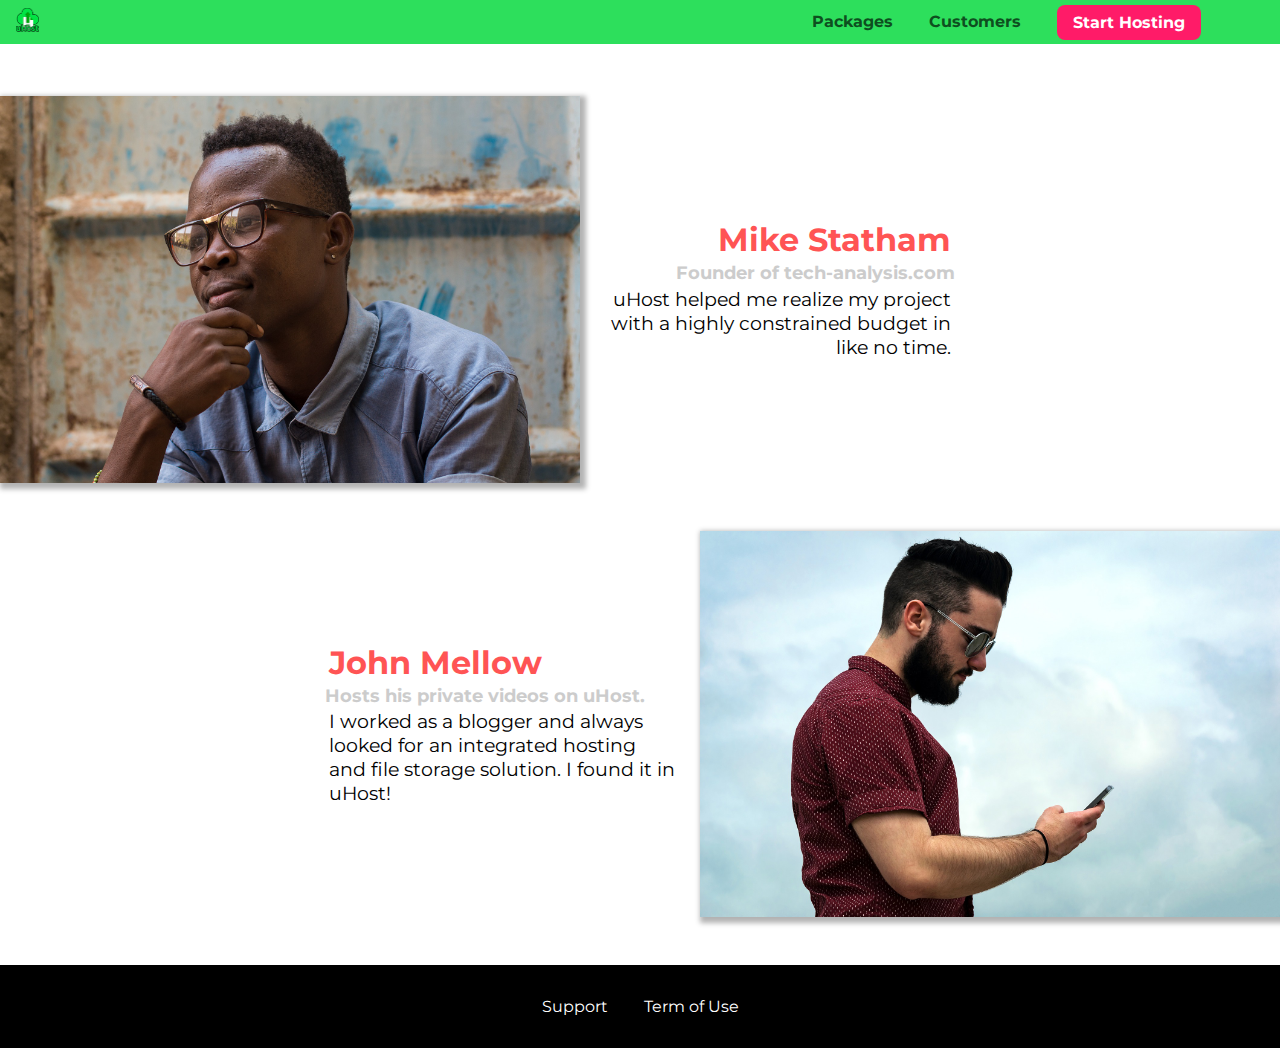
==== customers/index.html @ b965a1f8 "units and background" ====
<!DOCTYPE html>
<html lang="en">
  <head>
    <meta charset="UTF-8" />
    <meta name="viewport" content="width=device-width, initial-scale=1.0" />
    <meta http-equiv="X-UA-Compatible" content="ie=edge" />
    <title>uHost Customers</title>
    <link rel="shortcut icon" href="../images/favicon.png" />
    <link
      href="https://fonts.googleapis.com/css?family=Anton|Montserrat:400,700"
      rel="stylesheet"
    />
    <link rel="stylesheet" href="../shared.css" />
    <link rel="stylesheet" href="customers.css" />
  </head>

  <body>
    <header class="main-header">
      <div>
        <a href="../index.html" class="main-header__brand">
          <img
            src="../images/uhost-icon.png"
            alt="uhost is best hosting site"
          />
        </a>
      </div>
      <nav class="main-nav">
        <ul class="main-nav__items">
          <li class="main-nav__item">
            <a href="../packages/index.html">Packages</a>
          </li>
          <li class="main-nav__item">
            <a href="index.html">Customers</a>
          </li>
          <li class="main-nav__item main-nav__item--cta">
            <a href="start-hosting/index.html">Start Hosting</a>
          </li>
        </ul>
      </nav>
    </header>
    <main>
      <div>
        <div class="testimonial" id="customer-1">
          <div class="testimonial__image-container">
            <img
              src="../images/customer-1.jpg"
              alt="Mike Statham - Customer"
              class="testimonial__image"
            />
          </div>
          <div class="testimonial__info">
            <h1 class="testimonial__name">Mike Statham</h1>
            <h2 class="testimonial__subtitle">
              Founder of
              <a href="tech-analysis.com">tech-analysis.com</a>
            </h2>
            <p class="testimonial__text">
              uHost helped me realize my project with a highly constrained
              budget in like no time.
            </p>
          </div>
        </div>
        <div class="testimonial" id="customer-2">
          <div class="testimonial__info">
            <h1 class="testimonial__name">John Mellow</h1>
            <h2 class="testimonial__subtitle">
              Hosts his private videos on uHost.
            </h2>
            <p class="testimonial__text">
              I worked as a blogger and always looked for an integrated hosting
              and file storage solution. I found it in uHost!
            </p>
          </div>
          <div class="testimonial__image-container">
            <img
              src="../images/customer-2.jpg"
              alt="John Mellow - Customer"
              class="testimonial__image"
            />
          </div>
        </div>
      </div>
    </main>
    <footer class="main-footer">
      <nav>
        <ul class="main-footer__links">
          <li class="main-footer__link">
            <a href="#">Support</a>
          </li>
          <li class="main-footer__link">
            <a href="#">Term of Use</a>
          </li>
        </ul>
      </nav>
    </footer>
  </body>
</html>
---- shared.css ----
* {
  box-sizing: border-box;
}

body {
  font-family: 'Montserrat', sans-serif;
  margin: 0;
}

.backdrop {
  position: fixed;
  display: none;
  top: 0;
  left: 0;
  z-index: 100;
  width: 100vw;
  height: 100vh;
  background: rgba(0, 0, 0, 0.5);
}

.main-header {
  width: 100%;
  position: fixed;
  top: 0;
  left: 0;
  background: #2ddf5c;
  padding: 0.5rem 1rem;
  z-index: 1;
}

.main-header > div {
  display: inline-block;
  vertical-align: middle;
}

.main-header__brand {
  color: #0e4f1f;
  text-decoration: none;
  font-weight: bold;
  font-size: 1.5rem;
  height: 1.5rem;
  /* width: 20px; */
  display: inline-block;
}

.main-header__brand img {
  height: 100%;
  /* width: 100%; */
}

.main-nav {
  display: inline-block;
  text-align: right;
  width: calc(100% - 74px);
  vertical-align: middle;
}

.main-nav__items {
  margin: 0;
  padding: 0;
  list-style: none;
}

.main-nav__item {
  display: inline-block;
  margin: 0 1rem;
}

.main-nav__item a {
  text-decoration: none;
  color: #0e4f1f;
  font-weight: bold;
  padding: 0.2rem 0;
}

.main-nav__item a:hover,
.main-nav__item a:active {
  color: white;
  border-bottom: 5px solid white;
}

.main-nav__item--cta a {
  color: white;
  background: #ff1b68;
  padding: 0.5rem 1rem;
  border-radius: 8px;
}

.main-nav__item--cta a:hover,
.main-nav__item--cta a:active {
  color: #ff1b68;
  background: white;
  border: none;
}

.main-footer {
  background: black;
  padding: 2rem;
  margin-top: 3rem;
}

.main-footer__links {
  list-style: none;
  margin: 0;
  padding: 0;
  text-align: center;
}

.main-footer__link {
  display: inline-block;
  margin: 0 1rem;
}

.main-footer__link a {
  color: white;
  text-decoration: none;
}

.main-footer__link a:hover,
.main-footer__link a:active {
  color: #ccc;
}

.button {
  background: #0e4f1f;
  color: white;
  font: inherit;
  border: 1.5px solid #0e4f1f;
  padding: 0.5rem;
  border-radius: 8px;
  font-weight: bold;
  cursor: pointer;
}

.button:hover,
.button:active {
  background: white;
  color: #0e4f1f;
}

.button:focus {
  outline: none;
}
---- customers/customers.css ----
.testimonial {
  font-size: 1.2rem;
  margin: 3rem 0;
}

.testimonial__list {
  width: 80%;
  margin: auto;
}

.testimonial:first-of-type {
  margin-top: 6rem;
}

.testimonial__image-container {
  width: 65%;
  max-width: 580px;
  display: inline-block;
  vertical-align: middle;
  box-shadow: 3px 3px 5px 3px rgba(0, 0, 0, 0.3);
}

.testimonial__image {
  width: 100%;
  vertical-align: top;
}

.testimonial__info {
  text-align: right;
  padding: 0.9rem;
  display: inline-block;
  vertical-align: middle;
  width: 30%;
}

#customer-2.testimonial {
  text-align: right;
}

#customer-2 .testimonial__info {
  text-align: left;
}

.testimonial__name {
  margin: 0.2rem;
  color: #ff5454;
  font-size: 2rem;
}

.testimonial__subtitle {
  margin: 0;
  font-size: 1.1rem;
  color: #ccc;
}

.testimonial__subtitle a {
  color: inherit;
  text-decoration: none;
}

.testimonial__subtitle a:hover,
.testimonial__subtitle a:active {
  color: #7a7a7a;
}

.testimonial__text {
  margin: 0.2rem;
}
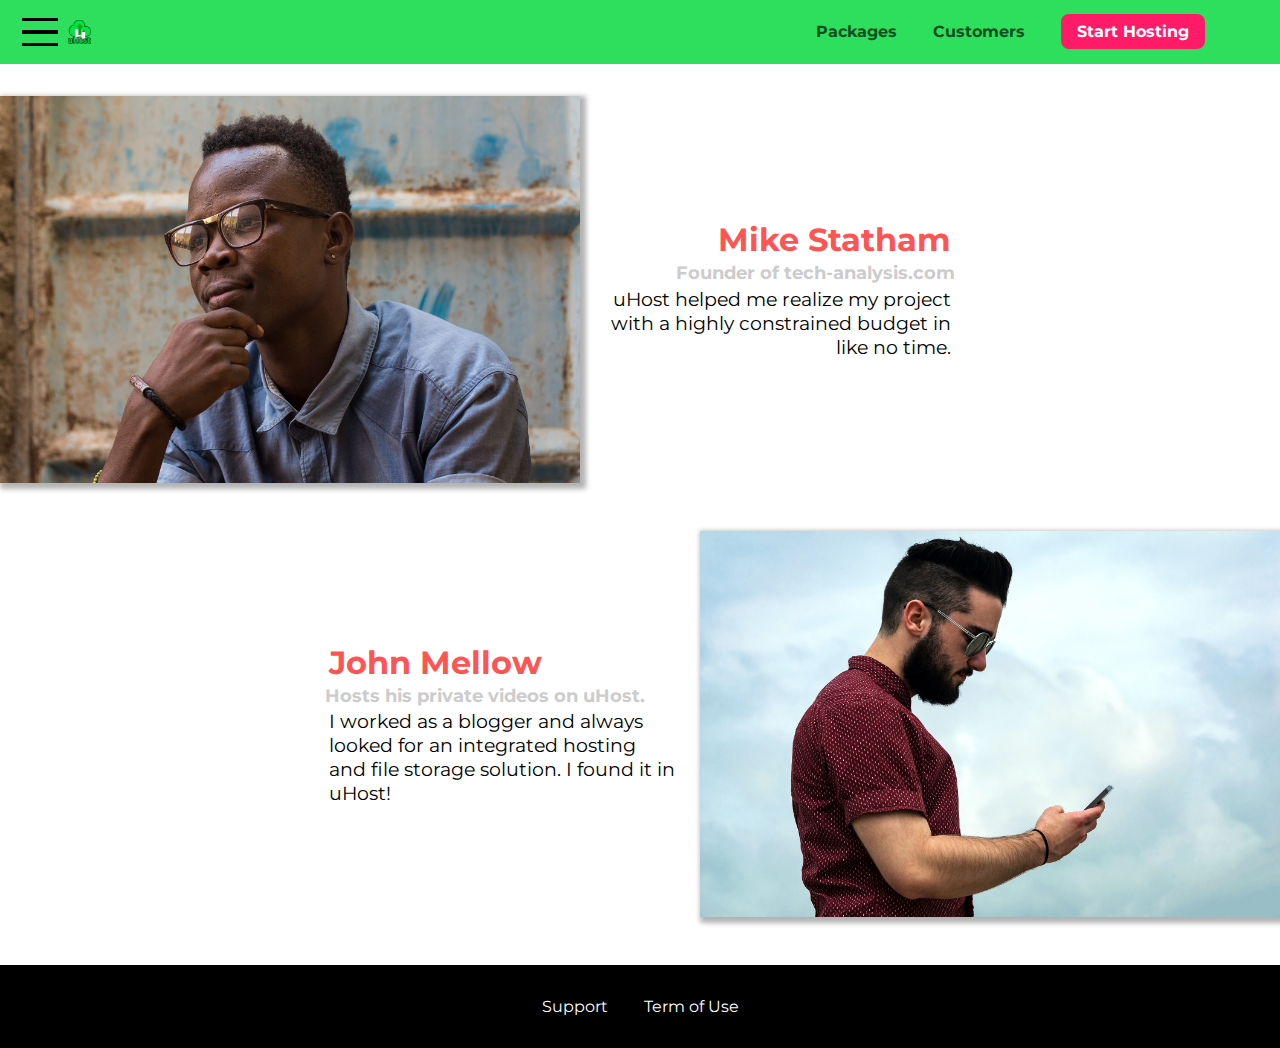
==== commit d5db9561: "Css with JavaScript" ====
--- a/customers/index.html
+++ b/customers/index.html
@@ -15,7 +15,13 @@
   </head>
 
   <body>
+    <div class="backdrop"></div>
     <header class="main-header">
+      <button class="toggle-button">
+        <span class="toggle-button__bar"></span>
+        <span class="toggle-button__bar"></span>
+        <span class="toggle-button__bar"></span>
+      </button>
       <div>
         <a href="../index.html" class="main-header__brand">
           <img
@@ -38,6 +44,19 @@
         </ul>
       </nav>
     </header>
+    <nav class="mobile-nav">
+      <ul class="mobile-nav__items">
+        <li class="mobile-nav__item">
+          <a href="../packages/index.html">Packages</a>
+        </li>
+        <li class="mobile-nav__item">
+          <a href="index.html">Customers</a>
+        </li>
+        <li class="mobile-nav__item mobile-nav__item--cta">
+          <a href="../start-hosting/index.html">Start Hosting</a>
+        </li>
+      </ul>
+    </nav>
     <main>
       <div>
         <div class="testimonial" id="customer-1">
@@ -93,5 +112,6 @@
         </ul>
       </nav>
     </footer>
+    <script src="../shared.js"></script>
   </body>
 </html>
--- a/shared.css
+++ b/shared.css
@@ -33,6 +33,28 @@
   vertical-align: middle;
 }
 
+.toggle-button {
+  width: 3rem;
+  background: transparent;
+  border: none;
+  cursor: pointer;
+  padding-top: 0;
+  padding-bottom: 0;
+  vertical-align: middle;
+}
+
+.toggle-button:focus {
+  outline: none;
+}
+
+.toggle-button__bar {
+  width: 100%;
+  height: 0.2rem;
+  background: black;
+  display: block;
+  margin: 0.6rem 0;
+}
+
 .main-header__brand {
   color: #0e4f1f;
   text-decoration: none;
@@ -41,6 +63,7 @@
   height: 1.5rem;
   /* width: 20px; */
   display: inline-block;
+  vertical-align: middle;
 }
 
 .main-header__brand img {
@@ -51,7 +74,7 @@
 .main-nav {
   display: inline-block;
   text-align: right;
-  width: calc(100% - 74px);
+  width: calc(100% - 122px);
   vertical-align: middle;
 }
 
@@ -66,7 +89,8 @@
   margin: 0 1rem;
 }
 
-.main-nav__item a {
+.main-nav__item a,
+.mobile-nav__item a {
   text-decoration: none;
   color: #0e4f1f;
   font-weight: bold;
@@ -79,7 +103,8 @@
   border-bottom: 5px solid white;
 }
 
-.main-nav__item--cta a {
+.main-nav__item--cta a,
+.mobile-nav__item--cta a {
   color: white;
   background: #ff1b68;
   padding: 0.5rem 1rem;
@@ -87,7 +112,9 @@
 }
 
 .main-nav__item--cta a:hover,
-.main-nav__item--cta a:active {
+.main-nav__item--cta a:active,
+.mobile-nav__item--cta a:hover,
+.mobile-nav__item--cta a:active {
   color: #ff1b68;
   background: white;
   border: none;
@@ -119,6 +146,34 @@
 .main-footer__link a:hover,
 .main-footer__link a:active {
   color: #ccc;
+}
+
+.mobile-nav {
+  display: none;
+  position: fixed;
+  z-index: 101;
+  top: 0;
+  left: 0;
+  background: white;
+  width: 80%;
+  height: 100vh;
+}
+
+.mobile-nav__items {
+  width: 90%;
+  height: 100%;
+  list-style: none;
+  margin: 10% auto;
+  padding: 0;
+  text-align: center;
+}
+
+.mobile-nav__item {
+  margin: 1rem 0;
+}
+
+.mobile-nav__item a {
+  font-size: 1.5rem;
 }
 
 .button {
@@ -141,3 +196,7 @@
 .button:focus {
   outline: none;
 }
+
+.open {
+  display: block !important;
+}
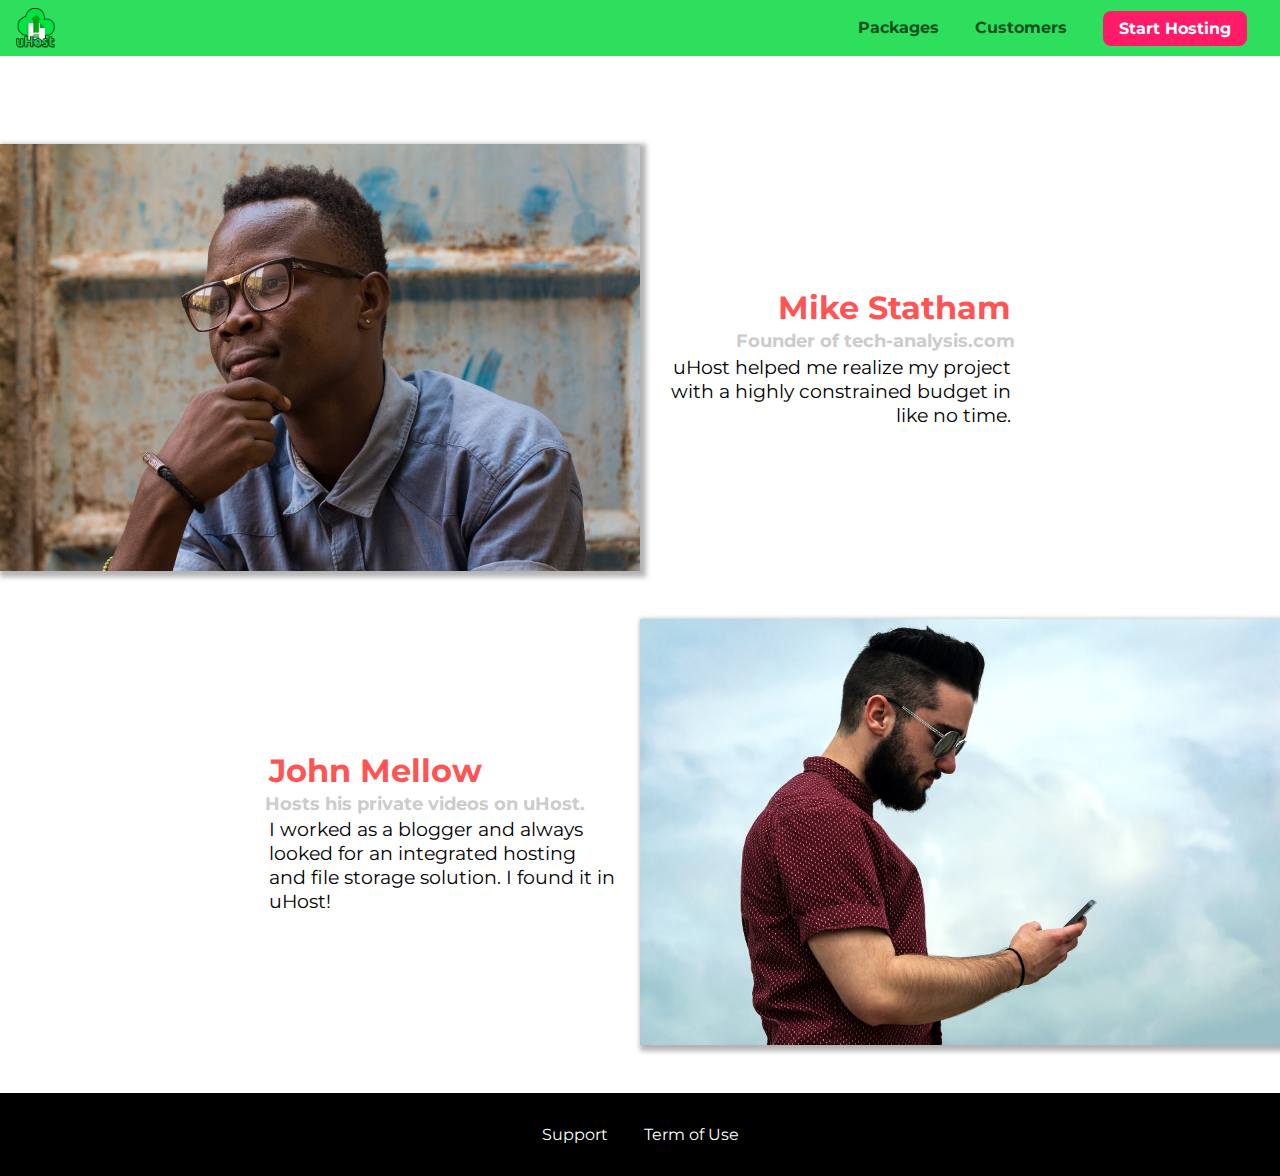
==== commit 5e64aa0e: "Responsive design" ====
--- a/customers/index.html
+++ b/customers/index.html
@@ -4,6 +4,7 @@
     <meta charset="UTF-8" />
     <meta name="viewport" content="width=device-width, initial-scale=1.0" />
     <meta http-equiv="X-UA-Compatible" content="ie=edge" />
+    <meta name="viewport" content="width=device-width, initial-scale=1.0" />
     <title>uHost Customers</title>
     <link rel="shortcut icon" href="../images/favicon.png" />
     <link
--- a/shared.css
+++ b/shared.css
@@ -3,8 +3,13 @@
 }
 
 body {
-  font-family: 'Montserrat', sans-serif;
+  font-family: "Montserrat", sans-serif;
   margin: 0;
+}
+
+main {
+  min-height: calc(100vh - 3.5rem - 8rem);
+  margin-top: 3.5rem;
 }
 
 .backdrop {
@@ -59,8 +64,7 @@
   color: #0e4f1f;
   text-decoration: none;
   font-weight: bold;
-  font-size: 1.5rem;
-  height: 1.5rem;
+  height: 2.5rem;
   /* width: 20px; */
   display: inline-block;
   vertical-align: middle;
@@ -72,10 +76,7 @@
 }
 
 .main-nav {
-  display: inline-block;
-  text-align: right;
-  width: calc(100% - 122px);
-  vertical-align: middle;
+  display: none;
 }
 
 .main-nav__items {
@@ -120,6 +121,19 @@
   border: none;
 }
 
+@media (min-width: 40rem) {
+  .toggle-button {
+    display: none;
+  }
+
+  .main-nav {
+    display: inline-block;
+    text-align: right;
+    width: calc(100% - 44px);
+    vertical-align: middle;
+  }
+}
+
 .main-footer {
   background: black;
   padding: 2rem;
@@ -134,8 +148,8 @@
 }
 
 .main-footer__link {
-  display: inline-block;
-  margin: 0 1rem;
+  display: block;
+  margin: 1rem 0;
 }
 
 .main-footer__link a {
@@ -198,5 +212,12 @@
 }
 
 .open {
-  display: block !important;
-}
+    display: block !important;
+}
+
+@media (min-width: 40rem) {
+  .main-footer__link {
+    display: inline-block;
+    margin: 0 1rem;
+  }
+}
--- a/customers/customers.css
+++ b/customers/customers.css
@@ -1,22 +1,19 @@
+main {
+  padding-top: 2.5rem;
+}
+
 .testimonial {
   font-size: 1.2rem;
-  margin: 3rem 0;
 }
 
-.testimonial__list {
-  width: 80%;
-  margin: auto;
-}
-
-.testimonial:first-of-type {
-  margin-top: 6rem;
-}
+/*.testimonial__list {
+    width: 80%;
+    margin: auto;
+  }*/
 
 .testimonial__image-container {
-  width: 65%;
-  max-width: 580px;
-  display: inline-block;
-  vertical-align: middle;
+  width: 100%;
+  max-width: 40rem;
   box-shadow: 3px 3px 5px 3px rgba(0, 0, 0, 0.3);
 }
 
@@ -28,9 +25,6 @@
 .testimonial__info {
   text-align: right;
   padding: 0.9rem;
-  display: inline-block;
-  vertical-align: middle;
-  width: 30%;
 }
 
 #customer-2.testimonial {
@@ -66,3 +60,22 @@
 .testimonial__text {
   margin: 0.2rem;
 }
+
+@media (min-width: 40rem) {
+  .testimonial {
+    margin: 3rem auto;
+    max-width: 1500px;
+  }
+
+  .testimonial__image-container {
+    display: inline-block;
+    vertical-align: middle;
+    width: 66%;
+  }
+
+  .testimonial__info {
+    display: inline-block;
+    vertical-align: middle;
+    width: 30%;
+  }
+}
